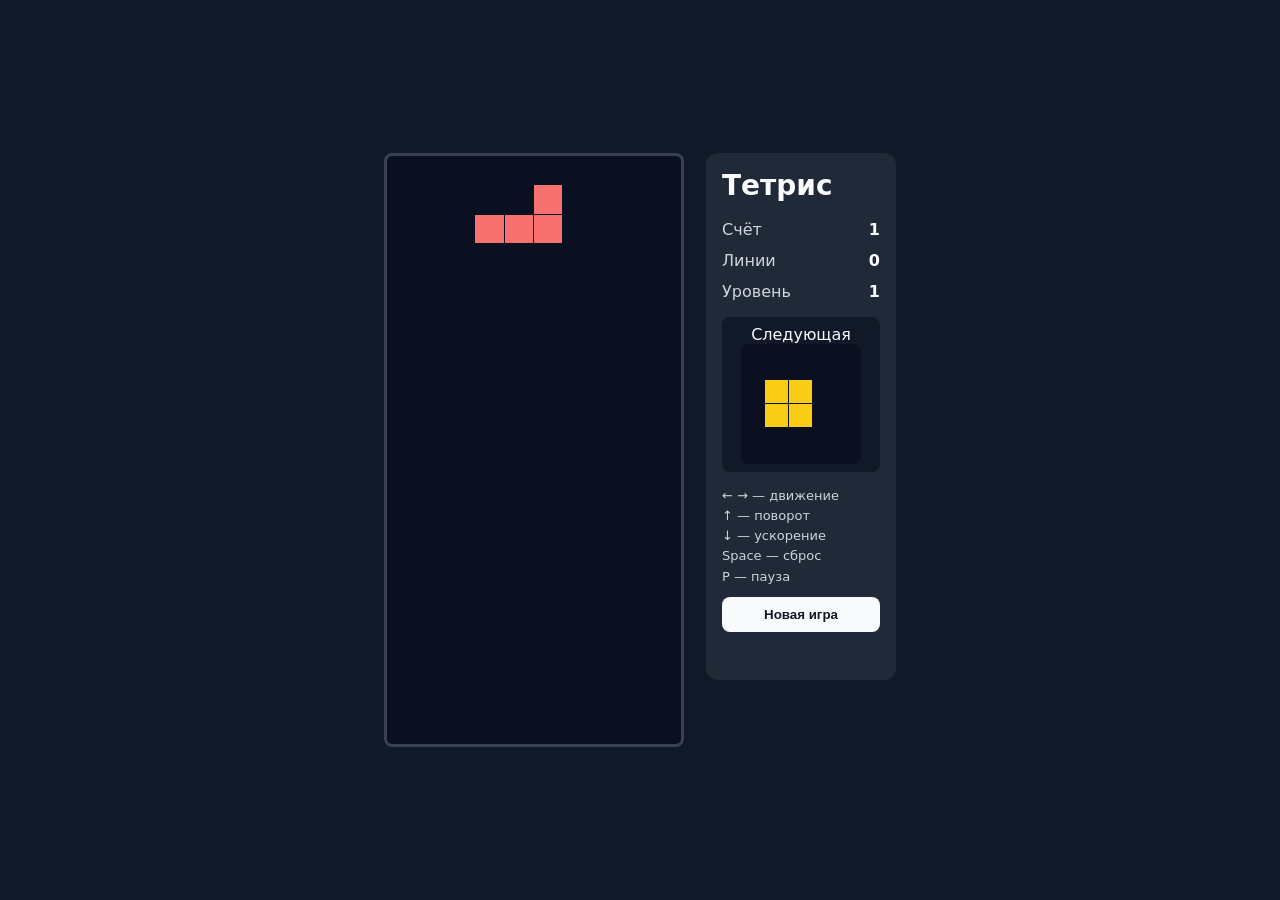
==== index.html @ ed788e86 "Add playable Tetris game" ====
<!doctype html>
<html lang="ru">
<head>
<meta charset="utf-8">
<meta name="viewport" content="width=device-width,initial-scale=1,viewport-fit=cover">
<title>Тетрис</title>
<style>
*{box-sizing:border-box}body{margin:0;min-height:100vh;background:#111827;color:#f9fafb;font-family:system-ui,-apple-system,Segoe UI,sans-serif;display:flex;justify-content:center;align-items:center;padding:20px}
.wrap{display:flex;gap:22px;align-items:flex-start;flex-wrap:wrap;justify-content:center}.game{position:relative}
canvas{display:block;background:#0b1020;border:3px solid #374151;border-radius:8px;width:min(70vw,300px);height:auto;image-rendering:pixelated}
.side{width:190px;background:#1f2937;border-radius:12px;padding:16px}.side h1{margin:0 0 12px;font-size:28px}.stat{display:flex;justify-content:space-between;padding:6px 0;color:#d1d5db}.stat b{color:white}.next{margin:10px 0 14px;background:#111827;border-radius:8px;padding:8px;text-align:center}.next canvas{width:120px;height:120px;border:0;margin:auto}.help{font-size:13px;line-height:1.55;color:#cbd5e1}.btn{width:100%;margin-top:10px;padding:10px;border:0;border-radius:8px;background:#f9fafb;color:#111827;font-weight:700;cursor:pointer}.status{margin-top:10px;text-align:center;font-weight:700;min-height:22px}
@media(max-width:600px){body{padding:10px}.wrap{gap:12px}.side{width:min(90vw,300px)}canvas{width:min(88vw,300px)}}
</style>
</head>
<body>
<div class="wrap">
  <div class="game"><canvas id="board" width="300" height="600"></canvas></div>
  <aside class="side">
    <h1>Тетрис</h1>
    <div class="stat"><span>Счёт</span><b id="score">0</b></div>
    <div class="stat"><span>Линии</span><b id="lines">0</b></div>
    <div class="stat"><span>Уровень</span><b id="level">1</b></div>
    <div class="next"><div>Следующая</div><canvas id="next" width="120" height="120"></canvas></div>
    <div class="help">← → — движение<br>↑ — поворот<br>↓ — ускорение<br>Space — сброс<br>P — пауза</div>
    <button class="btn" id="restart">Новая игра</button>
    <div class="status" id="status"></div>
  </aside>
</div>
<script>
const COLS=10,ROWS=20,S=30;
const colors=['','#60a5fa','#facc15','#c084fc','#4ade80','#f87171','#22d3ee','#fb923c'];
const shapes=[
 [[1,1,1,1]],
 [[2,2],[2,2]],
 [[0,3,0],[3,3,3]],
 [[4,0,0],[4,4,4]],
 [[0,0,5],[5,5,5]],
 [[6,6,0],[0,6,6]],
 [[7,0,0],[7,7,7]]
];
const board=document.getElementById('board'),ctx=board.getContext('2d');
const nextCanvas=document.getElementById('next'),nctx=nextCanvas.getContext('2d');
let grid,piece,next,score,lines,level,dropTimer,last=0,paused=false,over=false;

function newGrid(){return Array.from({length:ROWS},()=>Array(COLS).fill(0))}
function randomPiece(){const m=shapes[Math.floor(Math.random()*shapes.length)].map(r=>r.slice());return {m,x:Math.floor((COLS-m[0].length)/2),y:0}}
function collide(p,dx=0,dy=0,m=p.m){for(let y=0;y<m.length;y++)for(let x=0;x<m[y].length;x++)if(m[y][x]&&(p.y+y+dy>=ROWS||p.x+x+dx<0||p.x+x+dx>=COLS||grid[p.y+y+dy]?.[p.x+x+dx]))return true;return false}
function merge(){piece.m.forEach((r,y)=>r.forEach((v,x)=>{if(v)grid[piece.y+y][piece.x+x]=v}))}
function rotate(){const m=piece.m;const r=m[0].map((_,i)=>m.map(row=>row[i]).reverse());const old=piece.m;piece.m=r;if(collide(piece))piece.x--;if(collide(piece))piece.x+=2;if(collide(piece))piece.x--;if(collide(piece))piece.m=old}
function clearLines(){let n=0;grid=grid.filter(r=>{if(r.every(Boolean)){n++;return false}return true});while(grid.length<ROWS)grid.unshift(Array(COLS).fill(0));if(n){lines+=n;score += [0,100,300,500,800][n]*level;level=1+Math.floor(lines/10);}}
function spawn(){piece=next;next=randomPiece();piece.x=Math.floor((COLS-piece.m[0].length)/2);piece.y=0;if(collide(piece)){over=true;document.getElementById('status').textContent='GAME OVER'}}
function lock(){merge();clearLines();spawn();update()}
function drop(){if(paused||over)return;if(!collide(piece,0,1)){piece.y++;score++}else lock();update()}
function hardDrop(){if(paused||over)return;let d=0;while(!collide(piece,0,1)){piece.y++;d++}score+=d*2;lock()}
function drawCell(c,x,y,size=S){ctx.fillStyle=colors[c];ctx.fillRect(x*size,y*size,size-1,size-1)}
function draw(){ctx.clearRect(0,0,300,600);for(let y=0;y<ROWS;y++)for(let x=0;x<COLS;x++)if(grid[y][x])drawCell(grid[y][x],x,y);piece.m.forEach((r,y)=>r.forEach((v,x)=>v&&drawCell(v,piece.x+x,piece.y+y)));nctx.clearRect(0,0,120,120);const sz=24;const ox=(5-piece.m[0].length)/2,oy=(5-piece.m.length)/2;next.m.forEach((r,y)=>r.forEach((v,x)=>{if(v){nctx.fillStyle=colors[v];nctx.fillRect((ox+x)*sz,(oy+y)*sz,sz-1,sz-1)}}))}
function update(){document.getElementById('score').textContent=score;document.getElementById('lines').textContent=lines;document.getElementById('level').textContent=level;draw()}
function loop(t=0){if(!last)last=t;const speed=Math.max(90,700-(level-1)*55);if(!paused&&!over&&t-last>speed){drop();last=t}requestAnimationFrame(loop)}
function reset(){grid=newGrid();score=0;lines=0;level=1;paused=false;over=false;document.getElementById('status').textContent='';next=randomPiece();spawn();update()}
document.addEventListener('keydown',e=>{if(['ArrowLeft','ArrowRight','ArrowDown','ArrowUp',' '].includes(e.key))e.preventDefault();if(e.key==='ArrowLeft'&&!collide(piece,-1,0)&&!paused&&!over)piece.x--;if(e.key==='ArrowRight'&&!collide(piece,1,0)&&!paused&&!over)piece.x++;if(e.key==='ArrowDown')drop();if(e.key==='ArrowUp'&&!paused&&!over)rotate();if(e.key===' ')hardDrop();if(e.key.toLowerCase()==='p'&&!over){paused=!paused;document.getElementById('status').textContent=paused?'ПАУЗА':''}update()});
document.getElementById('restart').onclick=reset;reset();requestAnimationFrame(loop);
</script>
</body>
</html>
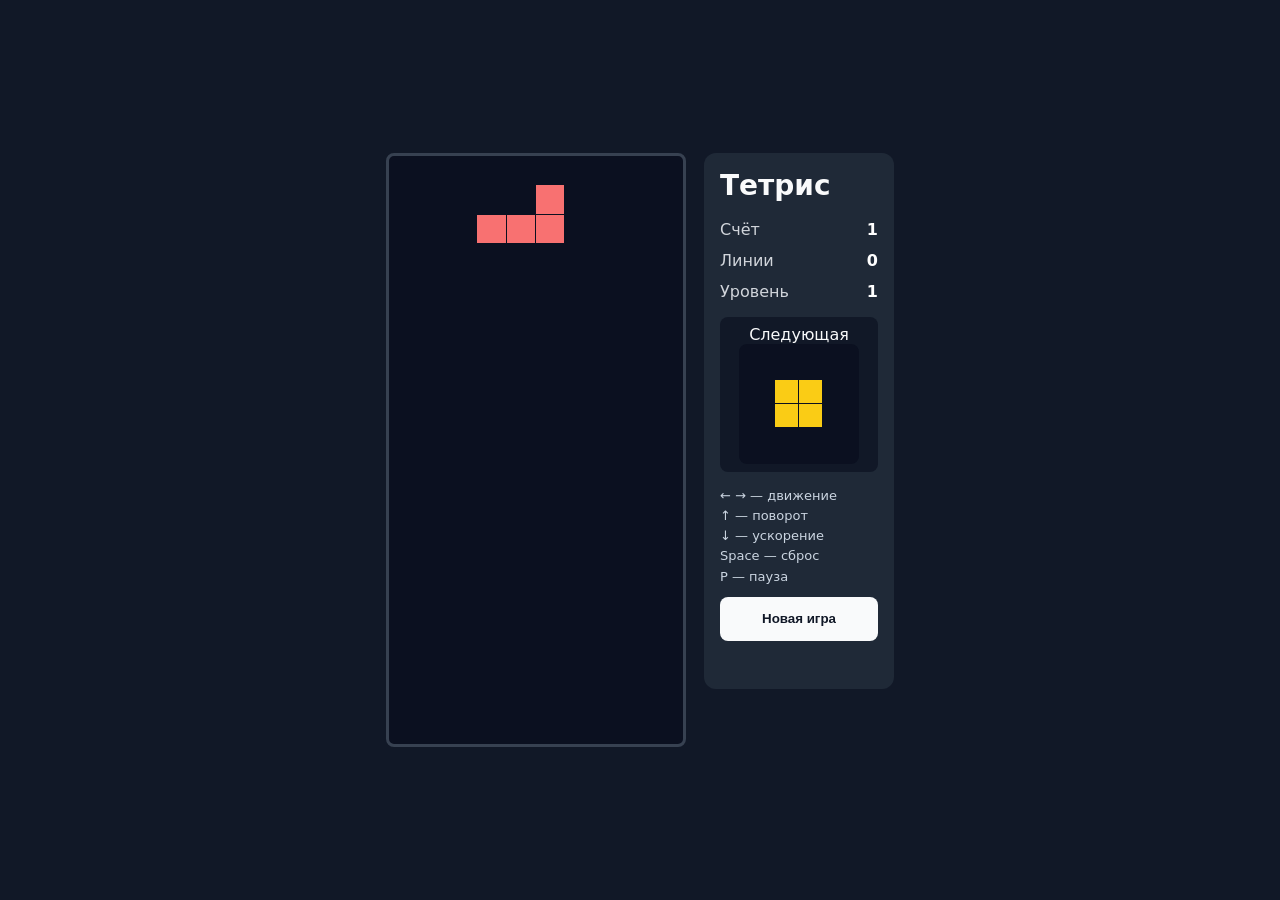
==== commit 966e2281: "Improve mobile Tetris controls" ====
--- a/index.html
+++ b/index.html
@@ -5,16 +5,38 @@
 <meta name="viewport" content="width=device-width,initial-scale=1,viewport-fit=cover">
 <title>Тетрис</title>
 <style>
-*{box-sizing:border-box}body{margin:0;min-height:100vh;background:#111827;color:#f9fafb;font-family:system-ui,-apple-system,Segoe UI,sans-serif;display:flex;justify-content:center;align-items:center;padding:20px}
-.wrap{display:flex;gap:22px;align-items:flex-start;flex-wrap:wrap;justify-content:center}.game{position:relative}
-canvas{display:block;background:#0b1020;border:3px solid #374151;border-radius:8px;width:min(70vw,300px);height:auto;image-rendering:pixelated}
-.side{width:190px;background:#1f2937;border-radius:12px;padding:16px}.side h1{margin:0 0 12px;font-size:28px}.stat{display:flex;justify-content:space-between;padding:6px 0;color:#d1d5db}.stat b{color:white}.next{margin:10px 0 14px;background:#111827;border-radius:8px;padding:8px;text-align:center}.next canvas{width:120px;height:120px;border:0;margin:auto}.help{font-size:13px;line-height:1.55;color:#cbd5e1}.btn{width:100%;margin-top:10px;padding:10px;border:0;border-radius:8px;background:#f9fafb;color:#111827;font-weight:700;cursor:pointer}.status{margin-top:10px;text-align:center;font-weight:700;min-height:22px}
-@media(max-width:600px){body{padding:10px}.wrap{gap:12px}.side{width:min(90vw,300px)}canvas{width:min(88vw,300px)}}
+*{box-sizing:border-box}
+body{margin:0;min-height:100vh;background:#111827;color:#f9fafb;font-family:system-ui,-apple-system,Segoe UI,sans-serif;display:flex;justify-content:center;align-items:center;padding:12px}
+.wrap{display:flex;gap:18px;align-items:flex-start;flex-wrap:wrap;justify-content:center;width:100%}
+.game{position:relative;touch-action:none}
+canvas{display:block;background:#0b1020;border:3px solid #374151;border-radius:8px;width:min(88vw,300px);height:auto;image-rendering:pixelated}
+.side{width:190px;background:#1f2937;border-radius:12px;padding:16px}.side h1{margin:0 0 12px;font-size:28px}
+.stat{display:flex;justify-content:space-between;padding:6px 0;color:#d1d5db}.stat b{color:white}
+.next{margin:10px 0 14px;background:#111827;border-radius:8px;padding:8px;text-align:center}.next canvas{width:120px;height:120px;border:0;margin:auto}
+.help{font-size:13px;line-height:1.55;color:#cbd5e1}
+.btn{width:100%;margin-top:10px;padding:11px;border:0;border-radius:8px;background:#f9fafb;color:#111827;font-weight:700;cursor:pointer;min-height:44px}
+.status{margin-top:10px;text-align:center;font-weight:700;min-height:22px}
+.mobile-controls{display:none;margin-top:12px;grid-template-columns:repeat(3,1fr);gap:8px;touch-action:none}
+.mobile-controls button{min-height:54px;border:0;border-radius:12px;background:#374151;color:#fff;font-size:24px;font-weight:700;touch-action:manipulation;-webkit-user-select:none;user-select:none}
+.mobile-controls .wide{grid-column:span 2;font-size:16px}
+.mobile-controls .accent{font-size:20px}
+@media(max-width:700px){
+ body{padding:10px 10px max(10px,env(safe-area-inset-bottom))}
+ .wrap{gap:10px;align-items:center}
+ .side{width:min(88vw,300px);padding:12px}
+ .side h1{font-size:24px;margin-bottom:8px}
+ .help{display:none}
+ .mobile-controls{display:grid}
+ .next{display:none}
+}
+@media(min-width:701px){.mobile-controls{display:none}}
 </style>
 </head>
 <body>
 <div class="wrap">
-  <div class="game"><canvas id="board" width="300" height="600"></canvas></div>
+  <div class="game" id="gameArea">
+    <canvas id="board" width="300" height="600"></canvas>
+  </div>
   <aside class="side">
     <h1>Тетрис</h1>
     <div class="stat"><span>Счёт</span><b id="score">0</b></div>
@@ -24,41 +46,120 @@
     <div class="help">← → — движение<br>↑ — поворот<br>↓ — ускорение<br>Space — сброс<br>P — пауза</div>
     <button class="btn" id="restart">Новая игра</button>
     <div class="status" id="status"></div>
+    <div class="mobile-controls" aria-label="Управление на телефоне">
+      <button data-action="left" aria-label="Влево">←</button>
+      <button data-action="rotate" aria-label="Повернуть">↻</button>
+      <button data-action="right" aria-label="Вправо">→</button>
+      <button data-action="down" aria-label="Ускорить">↓</button>
+      <button data-action="drop" class="wide" aria-label="Сбросить">СБРОС</button>
+      <button data-action="pause" class="accent" aria-label="Пауза">Ⅱ</button>
+    </div>
   </aside>
 </div>
 <script>
 const COLS=10,ROWS=20,S=30;
 const colors=['','#60a5fa','#facc15','#c084fc','#4ade80','#f87171','#22d3ee','#fb923c'];
 const shapes=[
- [[1,1,1,1]],
- [[2,2],[2,2]],
- [[0,3,0],[3,3,3]],
- [[4,0,0],[4,4,4]],
- [[0,0,5],[5,5,5]],
- [[6,6,0],[0,6,6]],
- [[7,0,0],[7,7,7]]
+ [[1,1,1,1]],[[2,2],[2,2]],[[0,3,0],[3,3,3]],
+ [[4,0,0],[4,4,4]],[[0,0,5],[5,5,5]],[[6,6,0],[0,6,6]],[[7,0,0],[7,7,7]]
 ];
 const board=document.getElementById('board'),ctx=board.getContext('2d');
 const nextCanvas=document.getElementById('next'),nctx=nextCanvas.getContext('2d');
-let grid,piece,next,score,lines,level,dropTimer,last=0,paused=false,over=false;
-
+let grid,piece,next,score,lines,level,last=0,paused=false,over=false;
 function newGrid(){return Array.from({length:ROWS},()=>Array(COLS).fill(0))}
 function randomPiece(){const m=shapes[Math.floor(Math.random()*shapes.length)].map(r=>r.slice());return {m,x:Math.floor((COLS-m[0].length)/2),y:0}}
 function collide(p,dx=0,dy=0,m=p.m){for(let y=0;y<m.length;y++)for(let x=0;x<m[y].length;x++)if(m[y][x]&&(p.y+y+dy>=ROWS||p.x+x+dx<0||p.x+x+dx>=COLS||grid[p.y+y+dy]?.[p.x+x+dx]))return true;return false}
 function merge(){piece.m.forEach((r,y)=>r.forEach((v,x)=>{if(v)grid[piece.y+y][piece.x+x]=v}))}
-function rotate(){const m=piece.m;const r=m[0].map((_,i)=>m.map(row=>row[i]).reverse());const old=piece.m;piece.m=r;if(collide(piece))piece.x--;if(collide(piece))piece.x+=2;if(collide(piece))piece.x--;if(collide(piece))piece.m=old}
-function clearLines(){let n=0;grid=grid.filter(r=>{if(r.every(Boolean)){n++;return false}return true});while(grid.length<ROWS)grid.unshift(Array(COLS).fill(0));if(n){lines+=n;score += [0,100,300,500,800][n]*level;level=1+Math.floor(lines/10);}}
-function spawn(){piece=next;next=randomPiece();piece.x=Math.floor((COLS-piece.m[0].length)/2);piece.y=0;if(collide(piece)){over=true;document.getElementById('status').textContent='GAME OVER'}}
+function rotate(){
+ const m=piece.m, r=m[0].map((_,i)=>m.map(row=>row[i]).reverse()), old=piece.m;
+ piece.m=r;
+ if(collide(piece))piece.x--;
+ if(collide(piece))piece.x+=2;
+ if(collide(piece))piece.x--;
+ if(collide(piece))piece.m=old;
+}
+function clearLines(){
+ let n=0;
+ grid=grid.filter(r=>{if(r.every(Boolean)){n++;return false}return true});
+ while(grid.length<ROWS)grid.unshift(Array(COLS).fill(0));
+ if(n){lines+=n;score += [0,100,300,500,800][n]*level;level=1+Math.floor(lines/10)}
+}
+function spawn(){
+ piece=next;next=randomPiece();
+ piece.x=Math.floor((COLS-piece.m[0].length)/2);piece.y=0;
+ if(collide(piece)){over=true;document.getElementById('status').textContent='GAME OVER'}
+}
 function lock(){merge();clearLines();spawn();update()}
-function drop(){if(paused||over)return;if(!collide(piece,0,1)){piece.y++;score++}else lock();update()}
-function hardDrop(){if(paused||over)return;let d=0;while(!collide(piece,0,1)){piece.y++;d++}score+=d*2;lock()}
+function drop(){
+ if(paused||over)return;
+ if(!collide(piece,0,1)){piece.y++;score++}else lock();
+ update()
+}
+function hardDrop(){
+ if(paused||over)return;
+ let d=0;while(!collide(piece,0,1)){piece.y++;d++}
+ score+=d*2;lock()
+}
 function drawCell(c,x,y,size=S){ctx.fillStyle=colors[c];ctx.fillRect(x*size,y*size,size-1,size-1)}
-function draw(){ctx.clearRect(0,0,300,600);for(let y=0;y<ROWS;y++)for(let x=0;x<COLS;x++)if(grid[y][x])drawCell(grid[y][x],x,y);piece.m.forEach((r,y)=>r.forEach((v,x)=>v&&drawCell(v,piece.x+x,piece.y+y)));nctx.clearRect(0,0,120,120);const sz=24;const ox=(5-piece.m[0].length)/2,oy=(5-piece.m.length)/2;next.m.forEach((r,y)=>r.forEach((v,x)=>{if(v){nctx.fillStyle=colors[v];nctx.fillRect((ox+x)*sz,(oy+y)*sz,sz-1,sz-1)}}))}
-function update(){document.getElementById('score').textContent=score;document.getElementById('lines').textContent=lines;document.getElementById('level').textContent=level;draw()}
-function loop(t=0){if(!last)last=t;const speed=Math.max(90,700-(level-1)*55);if(!paused&&!over&&t-last>speed){drop();last=t}requestAnimationFrame(loop)}
-function reset(){grid=newGrid();score=0;lines=0;level=1;paused=false;over=false;document.getElementById('status').textContent='';next=randomPiece();spawn();update()}
-document.addEventListener('keydown',e=>{if(['ArrowLeft','ArrowRight','ArrowDown','ArrowUp',' '].includes(e.key))e.preventDefault();if(e.key==='ArrowLeft'&&!collide(piece,-1,0)&&!paused&&!over)piece.x--;if(e.key==='ArrowRight'&&!collide(piece,1,0)&&!paused&&!over)piece.x++;if(e.key==='ArrowDown')drop();if(e.key==='ArrowUp'&&!paused&&!over)rotate();if(e.key===' ')hardDrop();if(e.key.toLowerCase()==='p'&&!over){paused=!paused;document.getElementById('status').textContent=paused?'ПАУЗА':''}update()});
-document.getElementById('restart').onclick=reset;reset();requestAnimationFrame(loop);
+function draw(){
+ ctx.clearRect(0,0,300,600);
+ for(let y=0;y<ROWS;y++)for(let x=0;x<COLS;x++)if(grid[y][x])drawCell(grid[y][x],x,y);
+ piece.m.forEach((r,y)=>r.forEach((v,x)=>v&&drawCell(v,piece.x+x,piece.y+y)));
+ nctx.clearRect(0,0,120,120);
+ const sz=24,ox=(5-next.m[0].length)/2,oy=(5-next.m.length)/2;
+ next.m.forEach((r,y)=>r.forEach((v,x)=>{if(v){nctx.fillStyle=colors[v];nctx.fillRect((ox+x)*sz,(oy+y)*sz,sz-1,sz-1)}}))
+}
+function update(){
+ document.getElementById('score').textContent=score;
+ document.getElementById('lines').textContent=lines;
+ document.getElementById('level').textContent=level;
+ draw()
+}
+function loop(t=0){
+ if(!last)last=t;
+ const speed=Math.max(90,700-(level-1)*55);
+ if(!paused&&!over&&t-last>speed){drop();last=t}
+ requestAnimationFrame(loop)
+}
+function reset(){
+ grid=newGrid();score=0;lines=0;level=1;paused=false;over=false;last=0;
+ document.getElementById('status').textContent='';
+ next=randomPiece();spawn();update()
+}
+function action(a){
+ if(a==='left'&&!collide(piece,-1,0)&&!paused&&!over)piece.x--;
+ if(a==='right'&&!collide(piece,1,0)&&!paused&&!over)piece.x++;
+ if(a==='down')drop();
+ if(a==='rotate'&&!paused&&!over)rotate();
+ if(a==='drop')hardDrop();
+ if(a==='pause'&&!over){paused=!paused;document.getElementById('status').textContent=paused?'ПАУЗА':''}
+ update()
+}
+document.addEventListener('keydown',e=>{
+ if(['ArrowLeft','ArrowRight','ArrowDown','ArrowUp',' '].includes(e.key))e.preventDefault();
+ if(e.key==='ArrowLeft')action('left');
+ if(e.key==='ArrowRight')action('right');
+ if(e.key==='ArrowDown')action('down');
+ if(e.key==='ArrowUp')action('rotate');
+ if(e.key===' ')action('drop');
+ if(e.key.toLowerCase()==='p')action('pause')
+});
+document.getElementById('restart').onclick=reset;
+document.querySelectorAll('.mobile-controls button').forEach(btn=>{
+ btn.addEventListener('pointerdown',e=>{e.preventDefault();action(btn.dataset.action)})
+});
+let touchStartX=0,touchStartY=0;
+const gameArea=document.getElementById('gameArea');
+gameArea.addEventListener('touchstart',e=>{
+ const t=e.changedTouches[0];touchStartX=t.clientX;touchStartY=t.clientY
+},{passive:true});
+gameArea.addEventListener('touchend',e=>{
+ const t=e.changedTouches[0],dx=t.clientX-touchStartX,dy=t.clientY-touchStartY;
+ if(Math.max(Math.abs(dx),Math.abs(dy))<25)return;
+ if(Math.abs(dx)>Math.abs(dy))action(dx>0?'right':'left');
+ else if(dy>45)action('drop'); else action('rotate');
+},{passive:true});
+reset();requestAnimationFrame(loop);
 </script>
 </body>
 </html>
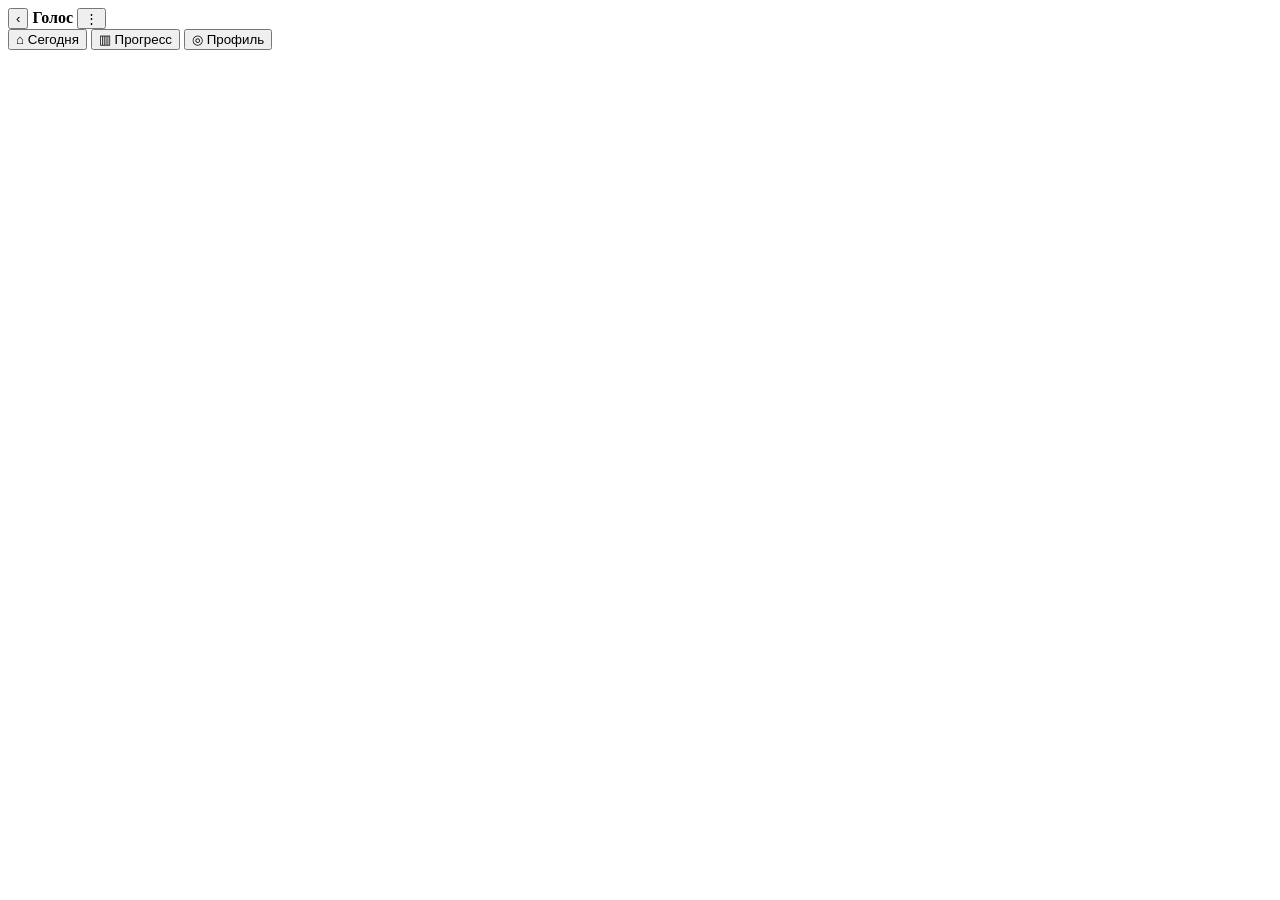
==== commit 76be069e: "Replace demo with Golos mini app prototype" ====
--- a/index.html
+++ b/index.html
@@ -1,165 +1,41 @@
 <!doctype html>
 <html lang="ru">
 <head>
-<meta charset="utf-8">
-<meta name="viewport" content="width=device-width,initial-scale=1,viewport-fit=cover">
-<title>Тетрис</title>
-<style>
-*{box-sizing:border-box}
-body{margin:0;min-height:100vh;background:#111827;color:#f9fafb;font-family:system-ui,-apple-system,Segoe UI,sans-serif;display:flex;justify-content:center;align-items:center;padding:12px}
-.wrap{display:flex;gap:18px;align-items:flex-start;flex-wrap:wrap;justify-content:center;width:100%}
-.game{position:relative;touch-action:none}
-canvas{display:block;background:#0b1020;border:3px solid #374151;border-radius:8px;width:min(88vw,300px);height:auto;image-rendering:pixelated}
-.side{width:190px;background:#1f2937;border-radius:12px;padding:16px}.side h1{margin:0 0 12px;font-size:28px}
-.stat{display:flex;justify-content:space-between;padding:6px 0;color:#d1d5db}.stat b{color:white}
-.next{margin:10px 0 14px;background:#111827;border-radius:8px;padding:8px;text-align:center}.next canvas{width:120px;height:120px;border:0;margin:auto}
-.help{font-size:13px;line-height:1.55;color:#cbd5e1}
-.btn{width:100%;margin-top:10px;padding:11px;border:0;border-radius:8px;background:#f9fafb;color:#111827;font-weight:700;cursor:pointer;min-height:44px}
-.status{margin-top:10px;text-align:center;font-weight:700;min-height:22px}
-.mobile-controls{display:none;margin-top:12px;grid-template-columns:repeat(3,1fr);gap:8px;touch-action:none}
-.mobile-controls button{min-height:54px;border:0;border-radius:12px;background:#374151;color:#fff;font-size:24px;font-weight:700;touch-action:manipulation;-webkit-user-select:none;user-select:none}
-.mobile-controls .wide{grid-column:span 2;font-size:16px}
-.mobile-controls .accent{font-size:20px}
-@media(max-width:700px){
- body{padding:10px 10px max(10px,env(safe-area-inset-bottom))}
- .wrap{gap:10px;align-items:center}
- .side{width:min(88vw,300px);padding:12px}
- .side h1{font-size:24px;margin-bottom:8px}
- .help{display:none}
- .mobile-controls{display:grid}
- .next{display:none}
-}
-@media(min-width:701px){.mobile-controls{display:none}}
-</style>
+  <meta charset="utf-8">
+  <meta name="viewport" content="width=device-width, initial-scale=1">
+  <meta name="theme-color" content="#ede8e0">
+  <title>Голос — мини-апп</title>
+  <link rel="preconnect" href="https://fonts.googleapis.com">
+  <link rel="preconnect" href="https://fonts.gstatic.com" crossorigin>
+  <link href="https://fonts.googleapis.com/css2?family=Manrope:wght@400;500;600;700;800&family=Playfair+Display:wght@500;600;700&display=swap" rel="stylesheet">
+  <link rel="stylesheet" href="assets/styles.css">
 </head>
 <body>
-<div class="wrap">
-  <div class="game" id="gameArea">
-    <canvas id="board" width="300" height="600"></canvas>
+  <div class="app-shell">
+    <header class="topbar">
+      <button class="icon-btn" data-action="back" aria-label="Назад">‹</button>
+      <strong class="brand">Голос</strong>
+      <button class="icon-btn" data-action="menu" aria-label="Меню">⋮</button>
+    </header>
+
+    <main id="screen" class="screen"></main>
+
+    <nav class="tabbar" aria-label="Разделы">
+      <button class="tab is-active" data-tab="today">
+        <span>⌂</span>
+        Сегодня
+      </button>
+      <button class="tab" data-tab="progress">
+        <span>▥</span>
+        Прогресс
+      </button>
+      <button class="tab" data-tab="profile">
+        <span>◎</span>
+        Профиль
+      </button>
+    </nav>
   </div>
-  <aside class="side">
-    <h1>Тетрис</h1>
-    <div class="stat"><span>Счёт</span><b id="score">0</b></div>
-    <div class="stat"><span>Линии</span><b id="lines">0</b></div>
-    <div class="stat"><span>Уровень</span><b id="level">1</b></div>
-    <div class="next"><div>Следующая</div><canvas id="next" width="120" height="120"></canvas></div>
-    <div class="help">← → — движение<br>↑ — поворот<br>↓ — ускорение<br>Space — сброс<br>P — пауза</div>
-    <button class="btn" id="restart">Новая игра</button>
-    <div class="status" id="status"></div>
-    <div class="mobile-controls" aria-label="Управление на телефоне">
-      <button data-action="left" aria-label="Влево">←</button>
-      <button data-action="rotate" aria-label="Повернуть">↻</button>
-      <button data-action="right" aria-label="Вправо">→</button>
-      <button data-action="down" aria-label="Ускорить">↓</button>
-      <button data-action="drop" class="wide" aria-label="Сбросить">СБРОС</button>
-      <button data-action="pause" class="accent" aria-label="Пауза">Ⅱ</button>
-    </div>
-  </aside>
-</div>
-<script>
-const COLS=10,ROWS=20,S=30;
-const colors=['','#60a5fa','#facc15','#c084fc','#4ade80','#f87171','#22d3ee','#fb923c'];
-const shapes=[
- [[1,1,1,1]],[[2,2],[2,2]],[[0,3,0],[3,3,3]],
- [[4,0,0],[4,4,4]],[[0,0,5],[5,5,5]],[[6,6,0],[0,6,6]],[[7,0,0],[7,7,7]]
-];
-const board=document.getElementById('board'),ctx=board.getContext('2d');
-const nextCanvas=document.getElementById('next'),nctx=nextCanvas.getContext('2d');
-let grid,piece,next,score,lines,level,last=0,paused=false,over=false;
-function newGrid(){return Array.from({length:ROWS},()=>Array(COLS).fill(0))}
-function randomPiece(){const m=shapes[Math.floor(Math.random()*shapes.length)].map(r=>r.slice());return {m,x:Math.floor((COLS-m[0].length)/2),y:0}}
-function collide(p,dx=0,dy=0,m=p.m){for(let y=0;y<m.length;y++)for(let x=0;x<m[y].length;x++)if(m[y][x]&&(p.y+y+dy>=ROWS||p.x+x+dx<0||p.x+x+dx>=COLS||grid[p.y+y+dy]?.[p.x+x+dx]))return true;return false}
-function merge(){piece.m.forEach((r,y)=>r.forEach((v,x)=>{if(v)grid[piece.y+y][piece.x+x]=v}))}
-function rotate(){
- const m=piece.m, r=m[0].map((_,i)=>m.map(row=>row[i]).reverse()), old=piece.m;
- piece.m=r;
- if(collide(piece))piece.x--;
- if(collide(piece))piece.x+=2;
- if(collide(piece))piece.x--;
- if(collide(piece))piece.m=old;
-}
-function clearLines(){
- let n=0;
- grid=grid.filter(r=>{if(r.every(Boolean)){n++;return false}return true});
- while(grid.length<ROWS)grid.unshift(Array(COLS).fill(0));
- if(n){lines+=n;score += [0,100,300,500,800][n]*level;level=1+Math.floor(lines/10)}
-}
-function spawn(){
- piece=next;next=randomPiece();
- piece.x=Math.floor((COLS-piece.m[0].length)/2);piece.y=0;
- if(collide(piece)){over=true;document.getElementById('status').textContent='GAME OVER'}
-}
-function lock(){merge();clearLines();spawn();update()}
-function drop(){
- if(paused||over)return;
- if(!collide(piece,0,1)){piece.y++;score++}else lock();
- update()
-}
-function hardDrop(){
- if(paused||over)return;
- let d=0;while(!collide(piece,0,1)){piece.y++;d++}
- score+=d*2;lock()
-}
-function drawCell(c,x,y,size=S){ctx.fillStyle=colors[c];ctx.fillRect(x*size,y*size,size-1,size-1)}
-function draw(){
- ctx.clearRect(0,0,300,600);
- for(let y=0;y<ROWS;y++)for(let x=0;x<COLS;x++)if(grid[y][x])drawCell(grid[y][x],x,y);
- piece.m.forEach((r,y)=>r.forEach((v,x)=>v&&drawCell(v,piece.x+x,piece.y+y)));
- nctx.clearRect(0,0,120,120);
- const sz=24,ox=(5-next.m[0].length)/2,oy=(5-next.m.length)/2;
- next.m.forEach((r,y)=>r.forEach((v,x)=>{if(v){nctx.fillStyle=colors[v];nctx.fillRect((ox+x)*sz,(oy+y)*sz,sz-1,sz-1)}}))
-}
-function update(){
- document.getElementById('score').textContent=score;
- document.getElementById('lines').textContent=lines;
- document.getElementById('level').textContent=level;
- draw()
-}
-function loop(t=0){
- if(!last)last=t;
- const speed=Math.max(90,700-(level-1)*55);
- if(!paused&&!over&&t-last>speed){drop();last=t}
- requestAnimationFrame(loop)
-}
-function reset(){
- grid=newGrid();score=0;lines=0;level=1;paused=false;over=false;last=0;
- document.getElementById('status').textContent='';
- next=randomPiece();spawn();update()
-}
-function action(a){
- if(a==='left'&&!collide(piece,-1,0)&&!paused&&!over)piece.x--;
- if(a==='right'&&!collide(piece,1,0)&&!paused&&!over)piece.x++;
- if(a==='down')drop();
- if(a==='rotate'&&!paused&&!over)rotate();
- if(a==='drop')hardDrop();
- if(a==='pause'&&!over){paused=!paused;document.getElementById('status').textContent=paused?'ПАУЗА':''}
- update()
-}
-document.addEventListener('keydown',e=>{
- if(['ArrowLeft','ArrowRight','ArrowDown','ArrowUp',' '].includes(e.key))e.preventDefault();
- if(e.key==='ArrowLeft')action('left');
- if(e.key==='ArrowRight')action('right');
- if(e.key==='ArrowDown')action('down');
- if(e.key==='ArrowUp')action('rotate');
- if(e.key===' ')action('drop');
- if(e.key.toLowerCase()==='p')action('pause')
-});
-document.getElementById('restart').onclick=reset;
-document.querySelectorAll('.mobile-controls button').forEach(btn=>{
- btn.addEventListener('pointerdown',e=>{e.preventDefault();action(btn.dataset.action)})
-});
-let touchStartX=0,touchStartY=0;
-const gameArea=document.getElementById('gameArea');
-gameArea.addEventListener('touchstart',e=>{
- const t=e.changedTouches[0];touchStartX=t.clientX;touchStartY=t.clientY
-},{passive:true});
-gameArea.addEventListener('touchend',e=>{
- const t=e.changedTouches[0],dx=t.clientX-touchStartX,dy=t.clientY-touchStartY;
- if(Math.max(Math.abs(dx),Math.abs(dy))<25)return;
- if(Math.abs(dx)>Math.abs(dy))action(dx>0?'right':'left');
- else if(dy>45)action('drop'); else action('rotate');
-},{passive:true});
-reset();requestAnimationFrame(loop);
-</script>
+
+  <script src="assets/app.js"></script>
 </body>
-</html>+</html>
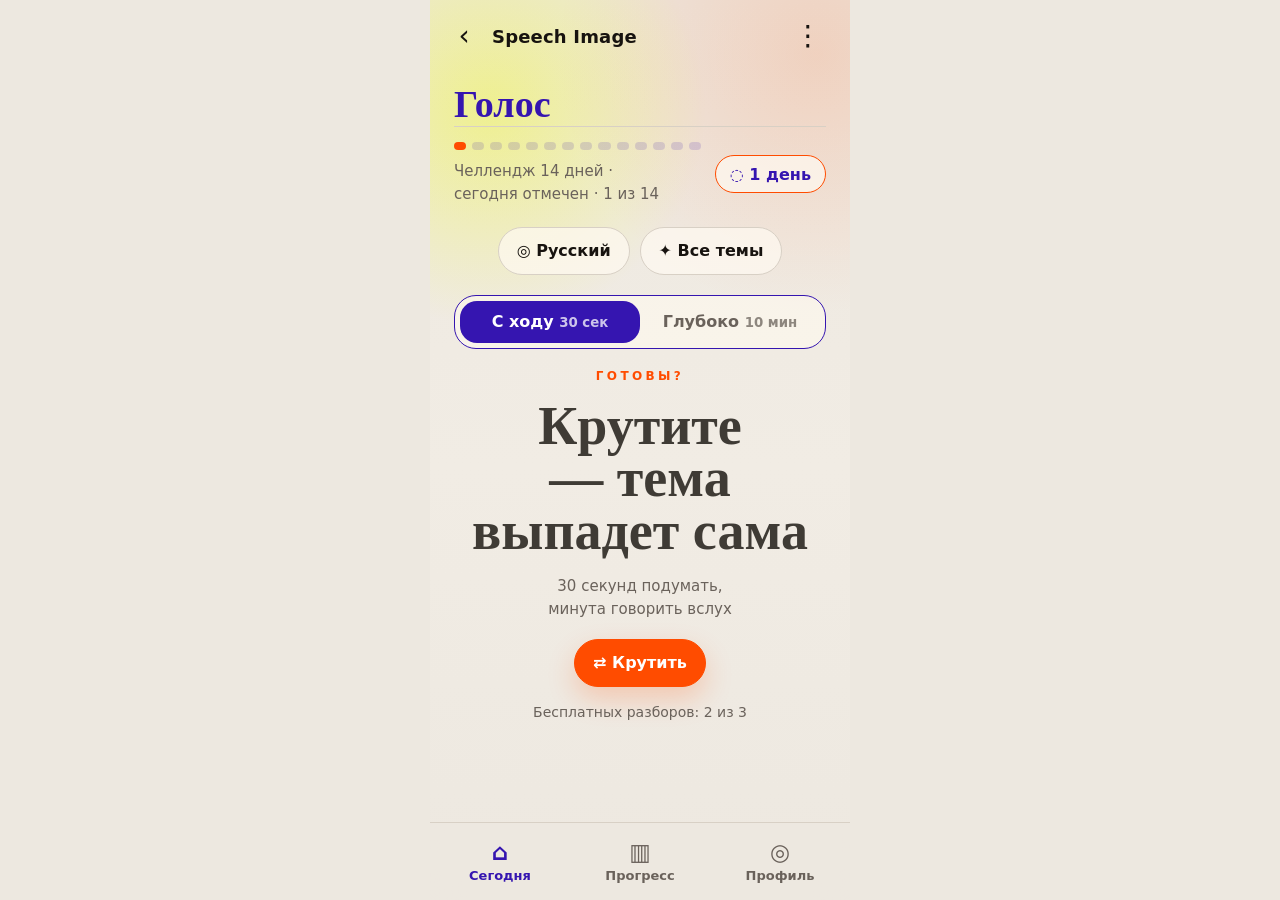
==== commit 112bd6c9: "Polish Speech Image demo landing shell" ====
--- a/index.html
+++ b/index.html
@@ -4,7 +4,7 @@
   <meta charset="utf-8">
   <meta name="viewport" content="width=device-width, initial-scale=1">
   <meta name="theme-color" content="#ede8e0">
-  <title>Голос — мини-апп</title>
+  <title>Speech Image Voice — мини-апп</title>
   <link rel="preconnect" href="https://fonts.googleapis.com">
   <link rel="preconnect" href="https://fonts.gstatic.com" crossorigin>
   <link href="https://fonts.googleapis.com/css2?family=Manrope:wght@400;500;600;700;800&family=Playfair+Display:wght@500;600;700&display=swap" rel="stylesheet">
@@ -14,7 +14,7 @@
   <div class="app-shell">
     <header class="topbar">
       <button class="icon-btn" data-action="back" aria-label="Назад">‹</button>
-      <strong class="brand">Голос</strong>
+      <strong class="brand">Speech Image</strong>
       <button class="icon-btn" data-action="menu" aria-label="Меню">⋮</button>
     </header>
 
--- a/assets/styles.css
+++ b/assets/styles.css
@@ -0,0 +1,461 @@
+:root {
+  --brand-violet: #3515B0;
+  --brand-orange: #FF4C00;
+  --brand-lime: #F0FC00;
+  --paper: #ede8e0;
+  --paper-soft: #f7f2ea;
+  --card: #fffaf1;
+  --ink: #17130f;
+  --muted: #6a625b;
+  --line: #d8d0c5;
+  --shadow: 0 20px 60px rgba(23, 19, 15, .12);
+  --serif: "Playfair Display", Georgia, serif;
+  --sans: Manrope, system-ui, -apple-system, BlinkMacSystemFont, sans-serif;
+}
+
+* {
+  box-sizing: border-box;
+}
+
+html,
+body {
+  margin: 0;
+  min-height: 100%;
+  background: var(--paper);
+  color: var(--ink);
+  font-family: var(--sans);
+  -webkit-font-smoothing: antialiased;
+}
+
+button,
+input {
+  font: inherit;
+}
+
+button {
+  cursor: pointer;
+}
+
+.app-shell {
+  width: min(100%, 420px);
+  min-height: 100dvh;
+  margin: 0 auto;
+  display: flex;
+  flex-direction: column;
+  position: relative;
+  overflow: hidden;
+  background:
+    radial-gradient(circle at 14% 12%, rgba(240, 252, 0, .36), transparent 25%),
+    radial-gradient(circle at 92% 6%, rgba(255, 76, 0, .15), transparent 28%),
+    linear-gradient(180deg, var(--paper), #f1ece4 52%, var(--paper));
+}
+
+.topbar {
+  height: 64px;
+  flex: none;
+  display: grid;
+  grid-template-columns: 48px 1fr 48px;
+  align-items: center;
+  padding: 8px 14px 0;
+}
+
+.brand {
+  font-size: 18px;
+  font-weight: 800;
+  letter-spacing: .01em;
+}
+
+.icon-btn {
+  width: 40px;
+  height: 40px;
+  border: 0;
+  background: transparent;
+  color: var(--ink);
+  font-size: 28px;
+  line-height: 1;
+}
+
+.screen {
+  flex: 1;
+  display: flex;
+  flex-direction: column;
+  gap: 20px;
+  padding: 18px 24px 96px;
+}
+
+.logo-mark {
+  font-family: var(--serif);
+  font-size: 38px;
+  font-weight: 700;
+  color: var(--brand-violet);
+}
+
+.challenge {
+  display: flex;
+  align-items: center;
+  justify-content: space-between;
+  gap: 14px;
+  border-top: 1px solid var(--line);
+  padding-top: 15px;
+}
+
+.dots {
+  display: grid;
+  grid-template-columns: repeat(14, 1fr);
+  gap: 6px;
+  flex: 1;
+}
+
+.dot {
+  height: 8px;
+  border-radius: 999px;
+  background: rgba(53, 21, 176, .15);
+}
+
+.dot.done {
+  background: var(--brand-orange);
+}
+
+.streak-chip {
+  flex: none;
+  display: inline-flex;
+  align-items: center;
+  gap: 6px;
+  min-height: 38px;
+  padding: 0 14px;
+  border: 1px solid var(--brand-orange);
+  border-radius: 999px;
+  font-weight: 800;
+  color: var(--brand-violet);
+  background: rgba(255, 250, 241, .7);
+}
+
+.control-row {
+  display: flex;
+  flex-wrap: wrap;
+  gap: 10px;
+  justify-content: center;
+}
+
+.select-pill,
+.ghost-pill,
+.primary-pill {
+  min-height: 48px;
+  display: inline-flex;
+  align-items: center;
+  justify-content: center;
+  gap: 9px;
+  padding: 0 18px;
+  border-radius: 999px;
+  border: 1.5px solid var(--line);
+  background: rgba(255, 250, 241, .72);
+  color: var(--ink);
+  font-weight: 800;
+}
+
+.mode-toggle {
+  display: grid;
+  grid-template-columns: 1fr 1fr;
+  padding: 5px;
+  border: 1.5px solid var(--brand-violet);
+  border-radius: 22px;
+  background: rgba(255, 250, 241, .6);
+}
+
+.mode-toggle button {
+  min-height: 42px;
+  border: 0;
+  border-radius: 17px;
+  background: transparent;
+  color: var(--muted);
+  font-weight: 800;
+}
+
+.mode-toggle button.is-active {
+  background: var(--brand-violet);
+  color: #fff;
+}
+
+.mode-toggle small {
+  font-weight: 700;
+  opacity: .75;
+}
+
+.hero {
+  display: flex;
+  flex-direction: column;
+  align-items: center;
+  justify-content: center;
+  text-align: center;
+  gap: 17px;
+  min-height: 310px;
+}
+
+.label {
+  color: var(--brand-orange);
+  font-size: 12px;
+  font-weight: 900;
+  letter-spacing: .28em;
+  text-transform: uppercase;
+}
+
+.topic {
+  margin: 0;
+  font-family: var(--serif);
+  font-size: clamp(38px, 10vw, 54px);
+  line-height: .98;
+  text-wrap: balance;
+}
+
+.topic.is-placeholder {
+  color: rgba(23, 19, 15, .82);
+}
+
+.hint {
+  margin: 0;
+  max-width: 30ch;
+  color: var(--muted);
+  font-size: 15px;
+  line-height: 1.55;
+  text-wrap: balance;
+}
+
+.primary-pill {
+  border-color: var(--brand-orange);
+  background: var(--brand-orange);
+  color: #fff;
+  box-shadow: 0 12px 28px rgba(255, 76, 0, .22);
+}
+
+.primary-pill.lime {
+  border-color: var(--brand-lime);
+  background: var(--brand-lime);
+  color: var(--brand-violet);
+  box-shadow: 0 12px 28px rgba(240, 252, 0, .22);
+}
+
+.ghost-pill {
+  border-color: rgba(53, 21, 176, .35);
+  color: var(--brand-violet);
+}
+
+.quota {
+  color: var(--muted);
+  font-size: 14px;
+  text-align: center;
+}
+
+.tabbar {
+  position: absolute;
+  left: 0;
+  right: 0;
+  bottom: 0;
+  height: 78px;
+  display: grid;
+  grid-template-columns: repeat(3, 1fr);
+  border-top: 1px solid var(--line);
+  background: rgba(237, 232, 224, .92);
+  backdrop-filter: blur(16px);
+}
+
+.tab {
+  border: 0;
+  background: transparent;
+  color: var(--muted);
+  font-size: 13px;
+  font-weight: 800;
+  display: flex;
+  flex-direction: column;
+  align-items: center;
+  justify-content: center;
+  gap: 4px;
+}
+
+.tab span {
+  font-size: 23px;
+  line-height: 1;
+}
+
+.tab.is-active {
+  color: var(--brand-violet);
+}
+
+.panel {
+  border: 1px solid var(--line);
+  background: rgba(255, 250, 241, .72);
+  border-radius: 8px;
+  padding: 20px;
+}
+
+.timer-card {
+  min-height: 460px;
+  display: flex;
+  flex-direction: column;
+  align-items: center;
+  justify-content: center;
+  gap: 22px;
+  text-align: center;
+}
+
+.timer-ring {
+  width: 248px;
+  aspect-ratio: 1;
+  border-radius: 50%;
+  display: grid;
+  place-items: center;
+  border: 12px solid rgba(53, 21, 176, .16);
+  background:
+    radial-gradient(circle, rgba(240, 252, 0, .30), transparent 42%),
+    conic-gradient(var(--brand-orange) var(--progress), rgba(53, 21, 176, .12) 0);
+}
+
+.time {
+  font-family: var(--serif);
+  font-size: 58px;
+  font-weight: 700;
+}
+
+.list {
+  display: flex;
+  flex-direction: column;
+}
+
+.list-row {
+  display: flex;
+  justify-content: space-between;
+  align-items: center;
+  gap: 14px;
+  padding: 18px 0;
+  border-bottom: 1px solid var(--line);
+}
+
+.list-row b {
+  display: block;
+}
+
+.list-row small {
+  display: block;
+  margin-top: 4px;
+  color: var(--muted);
+}
+
+.big-number {
+  font-family: var(--serif);
+  font-size: 32px;
+  color: var(--brand-violet);
+}
+
+.calendar {
+  display: grid;
+  grid-template-columns: repeat(7, 1fr);
+  gap: 12px;
+}
+
+.day {
+  height: 40px;
+  border-radius: 50%;
+  display: grid;
+  place-items: center;
+  color: var(--muted);
+  font-weight: 800;
+}
+
+.day.done {
+  background: var(--brand-violet);
+  color: #fff;
+}
+
+.day.today {
+  outline: 2px solid var(--brand-orange);
+  color: var(--brand-orange);
+}
+
+.pay-grid {
+  display: grid;
+  gap: 10px;
+}
+
+.product {
+  min-height: 82px;
+  padding: 18px;
+  border: 1.5px solid var(--line);
+  border-radius: 8px;
+  background: rgba(255, 250, 241, .75);
+  display: flex;
+  justify-content: space-between;
+  align-items: center;
+  text-align: left;
+}
+
+.product.is-best {
+  border-color: var(--brand-violet);
+  box-shadow: inset 0 0 0 2px rgba(53, 21, 176, .08);
+}
+
+.stars {
+  font-weight: 900;
+  color: var(--brand-orange);
+  white-space: nowrap;
+}
+
+.sheet {
+  position: fixed;
+  inset: auto 0 0;
+  max-width: 420px;
+  margin: 0 auto;
+  padding: 12px 22px 26px;
+  background: var(--card);
+  border-radius: 28px 28px 0 0;
+  box-shadow: var(--shadow);
+  z-index: 4;
+}
+
+.sheet h2 {
+  margin: 14px 0 4px;
+  font-family: var(--serif);
+  font-size: 25px;
+}
+
+.grab {
+  width: 44px;
+  height: 5px;
+  margin: 0 auto;
+  border-radius: 999px;
+  background: var(--line);
+}
+
+.topic-option {
+  width: 100%;
+  display: flex;
+  justify-content: space-between;
+  gap: 14px;
+  padding: 15px 0;
+  border: 0;
+  border-bottom: 1px solid var(--line);
+  background: transparent;
+  text-align: left;
+}
+
+.topic-option span {
+  color: var(--brand-violet);
+  font-weight: 900;
+}
+
+.hidden {
+  display: none;
+}
+
+@media (max-width: 360px) {
+  .screen {
+    padding-left: 18px;
+    padding-right: 18px;
+  }
+
+  .timer-ring {
+    width: 220px;
+  }
+
+  .topic {
+    font-size: 38px;
+  }
+}
